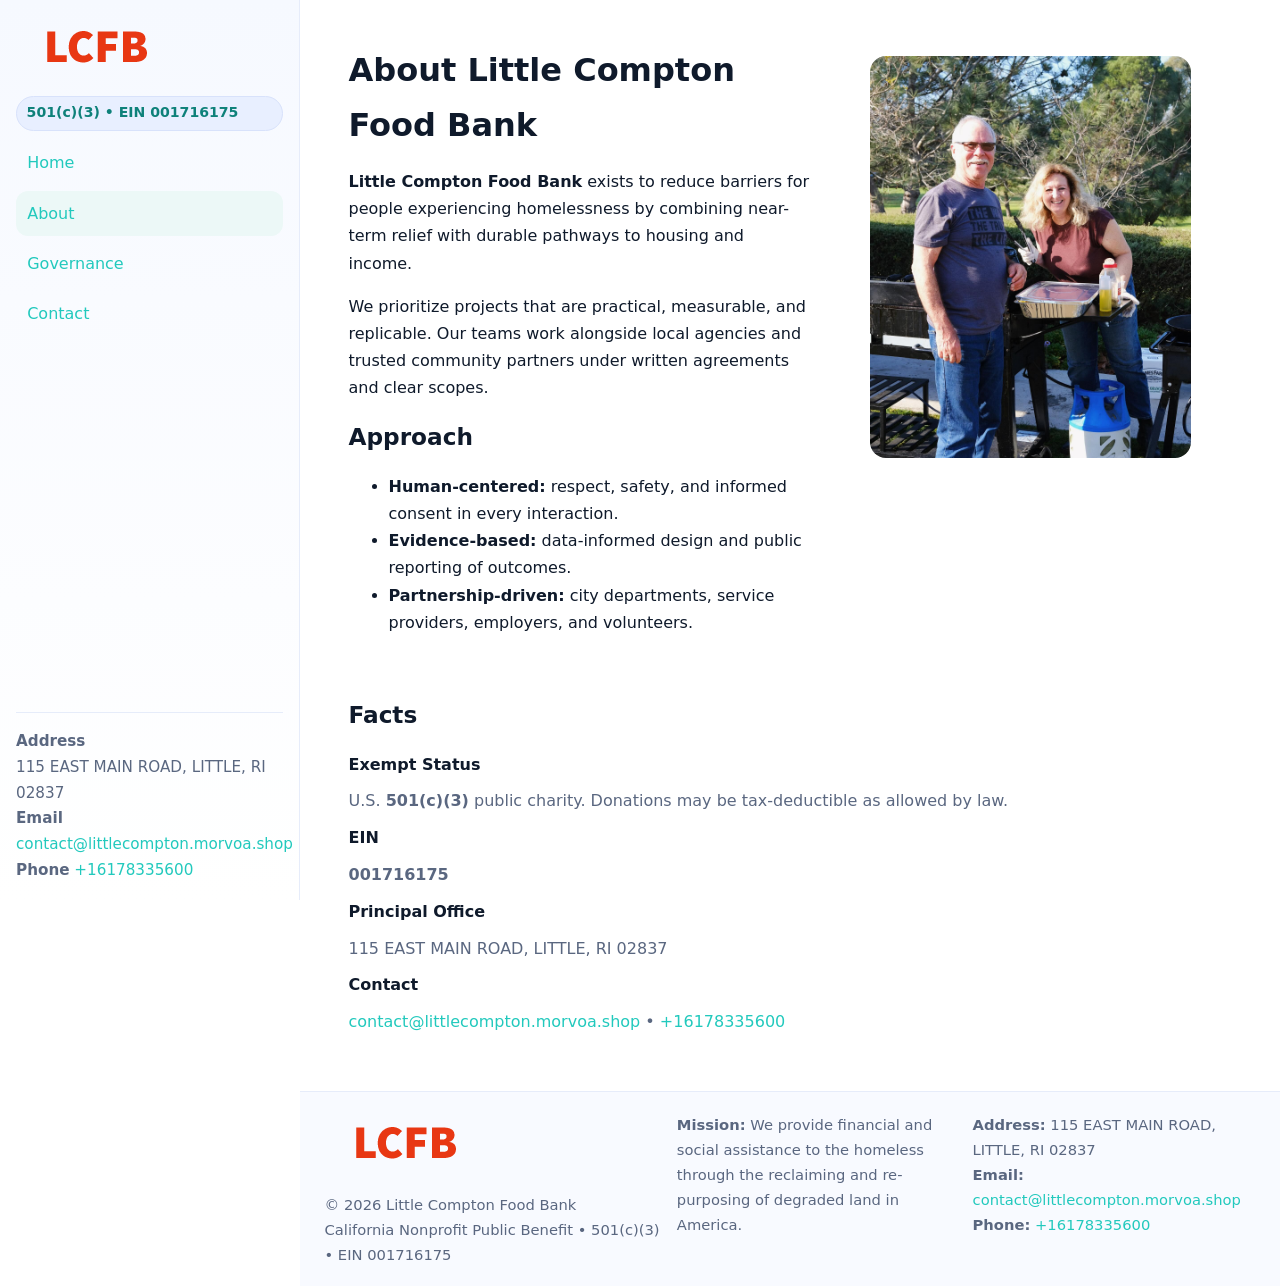
==== about.html @ 0f9f407b "Initial commit" ====
<!doctype html>
<html lang="en">
<head>
<meta charset="utf-8"/><meta name="viewport" content="width=device-width,initial-scale=1"/>
<title>Little Compton Food Bank – Nonprofit • 2025</title>
<link rel="stylesheet" href="assets/styles.css"/><link rel="icon" href="images/logo.png">
<meta name="data-ein" content="001716175"><meta name="data-name" content="Little Compton Food Bank">
<meta name="data-email" content="contact@littlecompton.morvoa.shop"><meta name="data-phone" content="+16178335600">
<meta name="data-address" content="115 EAST MAIN ROAD,
LITTLE, RI 02837"><meta name="data-map" content="115+EAST+MAIN+ROAD,+LITTLE,+RI+02837">
  <meta name="description" content="Dedicated to food security and community relief, Little Compton Food Bank collaborates with neighbors and partners to deliver practical help and long-term impact.">
</head>
<body>
<div style="position:absolute;left:-9999px;top:-9999px;opacity:0" data-uniq="{{UNIQUE_BLOB}}">
  <span>Dedicated to food security and community relief, Little Compton Food Bank collaborates with neighbors and partners to deliver practical help and long-term impact.</span><svg width="12" height="12" viewBox="0 0 12 12" xmlns="http://www.w3.org/2000/svg"><circle cx="6" cy="6" r="5" fill="#7c3aed"/></svg><img src="images/hero.jpg" width="1" height="1" alt="" loading="lazy"/>
</div>

<div class="app">
  <aside class="sidebar">
    <div class="c34b937af2f"><img src="images/logo.png" alt=""></div>
    <span class="ca3520a7bfd">501(c)(3) • EIN 001716175</span>
    <nav class="cbb4816ff00"><a href="index.html">Home</a><a class="active" href="about.html">About</a><a href="governance.html">Governance</a><a href="contact.html">Contact</a></nav>
    <div class="contact"><strong>Address</strong><br>115 EAST MAIN ROAD,
LITTLE, RI 02837<br><strong>Email</strong> <a href="mailto:contact@littlecompton.morvoa.shop">contact@littlecompton.morvoa.shop</a><br><strong>Phone</strong> <a href="tel:+16178335600">+16178335600</a></div>
  </aside>

  <main>
    <div class="container">
      <section class="section split">
        <div>
          <h1>About Little Compton Food Bank</h1>
          <p><strong>Little Compton Food Bank</strong> exists to reduce barriers for people experiencing homelessness by combining near-term relief with durable pathways to housing and income.</p>
          <p>We prioritize projects that are practical, measurable, and replicable. Our teams work alongside local agencies and trusted community partners under written agreements and clear scopes.</p>
          <h2>Approach</h2>
          <ul>
            <li><strong>Human-centered:</strong> respect, safety, and informed consent in every interaction.</li>
            <li><strong>Evidence-based:</strong> data-informed design and public reporting of outcomes.</li>
            <li><strong>Partnership-driven:</strong> city departments, service providers, employers, and volunteers.</li>
          </ul>
        </div>
        <figure><img src="images/about.jpg" alt="Team and partners"></figure>
      </section>

      <section class="section">
        <h2>Facts</h2>
        <dl class="facts">
          <dt>Exempt Status</dt><dd>U.S. <strong>501(c)(3)</strong> public charity. Donations may be tax-deductible as allowed by law.</dd>
          <dt>EIN</dt><dd><strong>001716175</strong></dd>
          <dt>Principal Office</dt><dd>115 EAST MAIN ROAD,
LITTLE, RI 02837</dd>
          <dt>Contact</dt><dd><a href="mailto:contact@littlecompton.morvoa.shop">contact@littlecompton.morvoa.shop</a> • <a href="tel:+16178335600">+16178335600</a></dd>
        </dl>
      </section>
    </div>

    <footer class="footer">
      <div class="container grid">
        <div><img src="images/logo.png" alt="" style="width:160px;margin-bottom:.5rem"><div class="small">© <span id="year"></span> Little Compton Food Bank</div><div class="small">California Nonprofit Public Benefit • 501(c)(3) • EIN 001716175</div></div>
        <div><div class="small"><strong>Mission:</strong> We provide financial and social assistance to the homeless through the reclaiming and re-purposing of degraded land in America.</div></div>
        <div><div class="small"><strong>Address:</strong> 115 EAST MAIN ROAD,
LITTLE, RI 02837<br><strong>Email:</strong> <a href="mailto:contact@littlecompton.morvoa.shop">contact@littlecompton.morvoa.shop</a><br><strong>Phone:</strong> <a href="tel:+16178335600">+16178335600</a></div></div>
      </div>
    </footer>
  </main>
</div>

<script>
(function(){function g(n){const e=document.querySelector('meta[name="'+n+'"]');return e?e.content:''}
function h(s){let x=2166136261>>>0;for(let i=0;i<s.length;i++){x^=s.charCodeAt(i);x=(x*16777619)>>>0}return x>>>0}
let k=(g('data-ein')||'').replace(/\D+/g,'');if(!k)k=g('data-name')||location.hostname||'default';
const key=h(String(k)),H=key%360,S=55+(key%20),L=46;
document.documentElement.style.setProperty('--brand',`hsl(${H} ${S}% ${L}%)`);
document.documentElement.style.setProperty('--brand-ink',`hsl(${H} ${Math.min(95,S+10)}% ${Math.max(22,L-18)}%)`);
document.documentElement.style.setProperty('--soft',`hsl(${H} ${Math.max(40,S-25)}% 95%)`);
const y=document.getElementById('year'); if(y) y.textContent=new Date().getFullYear();})();
</script>
</body>
</html>
---- assets/styles.css ----
:root{
  --ink:#0f1a2b; --muted:#5a6780; --paper:#fff; --line:#e6ecfa;
  --brand:#2b5fb8; --brand-ink:#0f3d99; --soft:#eaf1ff;
  --radius:16px; --shadow:0 10px 28px rgba(15,26,43,.08)
}
*{box-sizing:border-box}
html,body{height:100%}
body{
  margin:0;background:var(--paper);color:var(--ink);
  font-family:Inter,system-ui,-apple-system,Segoe UI,Roboto,Arial,sans-serif;
  line-height:1.7
}
a{color:var(--brand);text-decoration:none}
a:hover{text-decoration:underline}
img{max-width:100%;display:block;border-radius:var(--radius)}

.app{display:grid;grid-template-columns:300px 1fr;min-height:100svh}
.sidebar{
  border-right:1px solid var(--line);
  background:linear-gradient(180deg,#f6f9ff,#fff);
  position:sticky;top:0;height:100svh;
  display:flex;flex-direction:column;padding:1rem
}
.c34b937af2f{display:flex;align-items:center;gap:.6rem;margin-bottom:.5rem}
.c34b937af2f img{width:160px;height:auto}
.ca3520a7bfd{display:inline-flex;gap:.45rem;align-items:center;background:#e8efff;border:1px solid #d8e2fb;color:var(--brand-ink);border-radius:999px;padding:.28rem .6rem;font-size:.88rem;font-weight:700}
.cbb4816ff00{display:grid;gap:.35rem;margin:.6rem 0 1rem}
.cbb4816ff00 a{padding:.55rem .7rem;border-radius:12px}
.cbb4816ff00 a.active,.cbb4816ff00 a:hover{background:var(--soft);text-decoration:none}
.sidebar .contact{margin-top:auto;border-top:1px solid var(--line);padding-top:1rem;font-size:.95rem;color:var(--muted)}

main{display:flex;flex-direction:column;min-height:100svh}
main > .container{padding:1.25rem 1.5rem}
.container{width:min(980px,95%);margin-inline:auto}
.section{padding:1.25rem 0}
.split{display:grid;grid-template-columns:1fr;gap:1.2rem;align-items:start}
.grid-3{display:grid;grid-template-columns:1fr;gap:1rem}

.c8eeaa82b71{
  background:linear-gradient(180deg,#f6f9ff,#fff);
  border:1px solid var(--line);border-radius:20px;padding:1.2rem
}
h1{font-size:2rem;margin:.2rem 0 .2rem 0}
h2{font-size:1.45rem;margin:.2rem 0 .6rem}
.c483d929d77{max-width:75ch}

.c5a3deee1ff{background:#fff;border:1px solid #e8eefb;border-radius:var(--radius);box-shadow:var(--shadow);overflow:hidden}
.card-body{padding:1rem}

dl.facts{display:grid;grid-template-columns:1fr;gap:.6rem}
dl.facts dt{font-weight:700}
dl.facts dd{margin:0;color:var(--muted)}

.cdc2c8e874a{display:grid;grid-template-columns:1fr;gap:.9rem}
label{display:grid;gap:.35rem;font-weight:600}
input,textarea{
  width:100%;padding:.75rem .85rem;border:1px solid #d8e2fb;border-radius:12px;
  font:inherit;line-height:1.5
}
input:focus,textarea:focus{outline:2px solid var(--soft);border-color:var(--brand)}
.c8694cf883d{display:inline-block;padding:.75rem 1rem;border:1px solid #d8e2fb;border-radius:12px;background:#fff}
.c8694cf883d:hover{box-shadow:var(--shadow);text-decoration:none}
.btn-primary{background:var(--brand);border-color:var(--brand);color:#fff}

.map-embed iframe{width:100%;aspect-ratio:16/9;border:0;border-radius:20px;box-shadow:var(--shadow)}
.small{font-size:.92rem;color:var(--muted)}
.upper-strong{font-weight:800;text-transform:uppercase;letter-spacing:.02em}

.footer{border-top:1px solid var(--line);background:#f8faff;margin-top:auto}
.footer .grid{display:grid;grid-template-columns:1fr;gap:.8rem;padding:1.2rem 0}

@media(min-width:760px){
  .grid-3{grid-template-columns:repeat(3,1fr)}
  .split{grid-template-columns:1.15fr 1fr}
  .footer .grid{grid-template-columns:1.2fr 1fr 1fr}
}
@media(max-width:920px){
  .app{grid-template-columns:1fr}
  .sidebar{display:none}
}
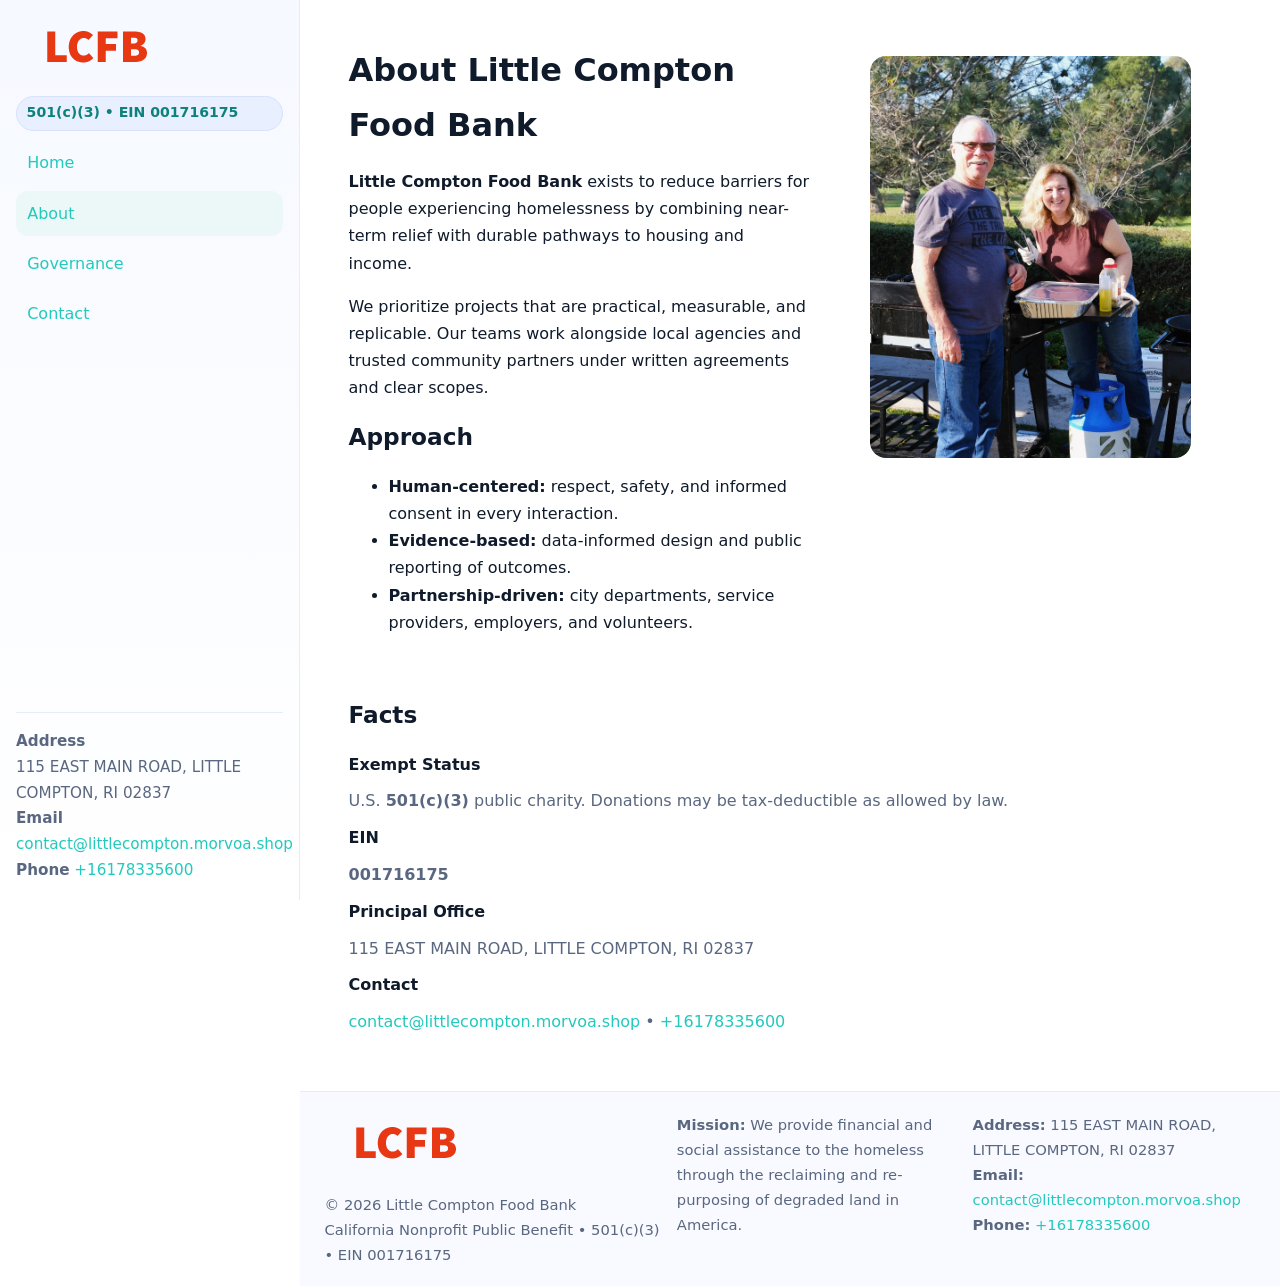
==== commit 4de18c43: "Safe replace address only" ====
--- a/about.html
+++ b/about.html
@@ -20,8 +20,7 @@
     <div class="c34b937af2f"><img src="images/logo.png" alt=""></div>
     <span class="ca3520a7bfd">501(c)(3) • EIN 001716175</span>
     <nav class="cbb4816ff00"><a href="index.html">Home</a><a class="active" href="about.html">About</a><a href="governance.html">Governance</a><a href="contact.html">Contact</a></nav>
-    <div class="contact"><strong>Address</strong><br>115 EAST MAIN ROAD,
-LITTLE, RI 02837<br><strong>Email</strong> <a href="mailto:contact@littlecompton.morvoa.shop">contact@littlecompton.morvoa.shop</a><br><strong>Phone</strong> <a href="tel:+16178335600">+16178335600</a></div>
+    <div class="contact"><strong>Address</strong><br>115 EAST MAIN ROAD, LITTLE COMPTON, RI 02837<br><strong>Email</strong> <a href="mailto:contact@littlecompton.morvoa.shop">contact@littlecompton.morvoa.shop</a><br><strong>Phone</strong> <a href="tel:+16178335600">+16178335600</a></div>
   </aside>
 
   <main>
@@ -46,8 +45,7 @@
         <dl class="facts">
           <dt>Exempt Status</dt><dd>U.S. <strong>501(c)(3)</strong> public charity. Donations may be tax-deductible as allowed by law.</dd>
           <dt>EIN</dt><dd><strong>001716175</strong></dd>
-          <dt>Principal Office</dt><dd>115 EAST MAIN ROAD,
-LITTLE, RI 02837</dd>
+          <dt>Principal Office</dt><dd>115 EAST MAIN ROAD, LITTLE COMPTON, RI 02837</dd>
           <dt>Contact</dt><dd><a href="mailto:contact@littlecompton.morvoa.shop">contact@littlecompton.morvoa.shop</a> • <a href="tel:+16178335600">+16178335600</a></dd>
         </dl>
       </section>
@@ -57,8 +55,7 @@
       <div class="container grid">
         <div><img src="images/logo.png" alt="" style="width:160px;margin-bottom:.5rem"><div class="small">© <span id="year"></span> Little Compton Food Bank</div><div class="small">California Nonprofit Public Benefit • 501(c)(3) • EIN 001716175</div></div>
         <div><div class="small"><strong>Mission:</strong> We provide financial and social assistance to the homeless through the reclaiming and re-purposing of degraded land in America.</div></div>
-        <div><div class="small"><strong>Address:</strong> 115 EAST MAIN ROAD,
-LITTLE, RI 02837<br><strong>Email:</strong> <a href="mailto:contact@littlecompton.morvoa.shop">contact@littlecompton.morvoa.shop</a><br><strong>Phone:</strong> <a href="tel:+16178335600">+16178335600</a></div></div>
+        <div><div class="small"><strong>Address:</strong> 115 EAST MAIN ROAD, LITTLE COMPTON, RI 02837<br><strong>Email:</strong> <a href="mailto:contact@littlecompton.morvoa.shop">contact@littlecompton.morvoa.shop</a><br><strong>Phone:</strong> <a href="tel:+16178335600">+16178335600</a></div></div>
       </div>
     </footer>
   </main>
